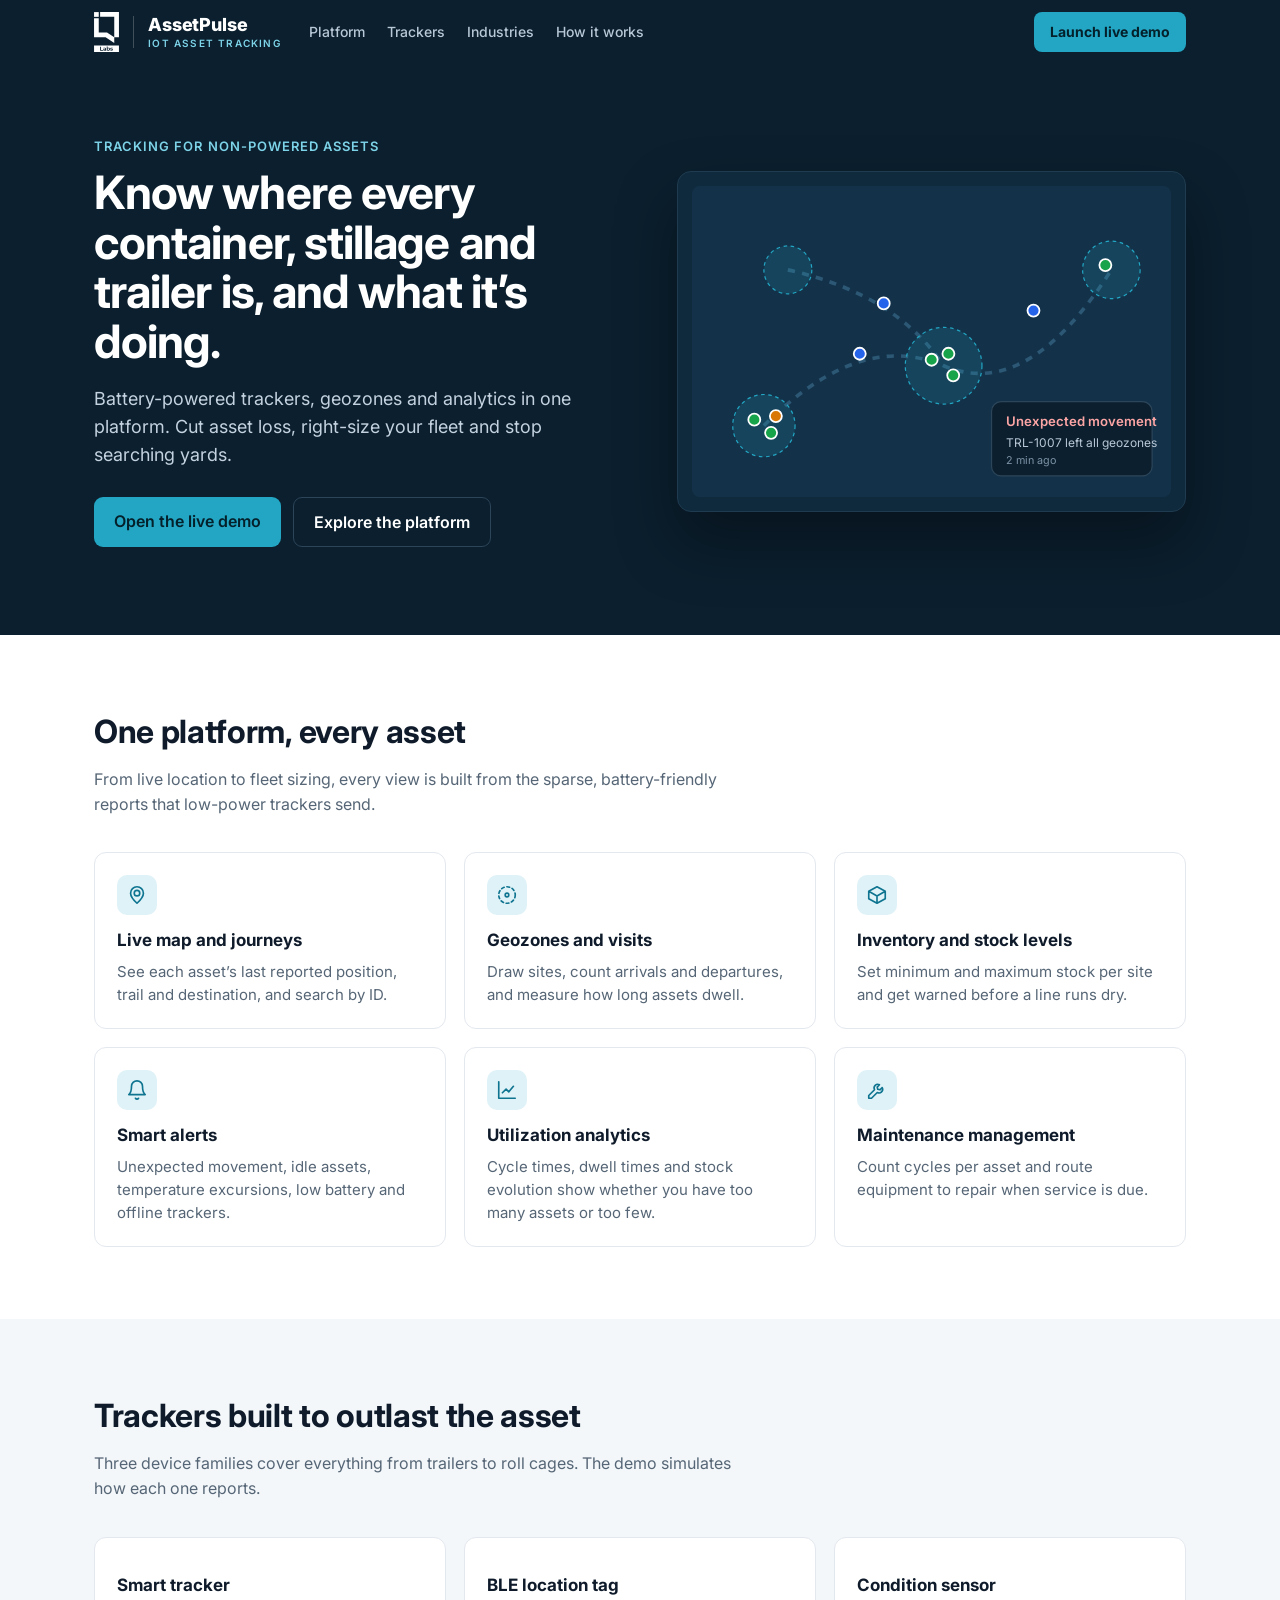
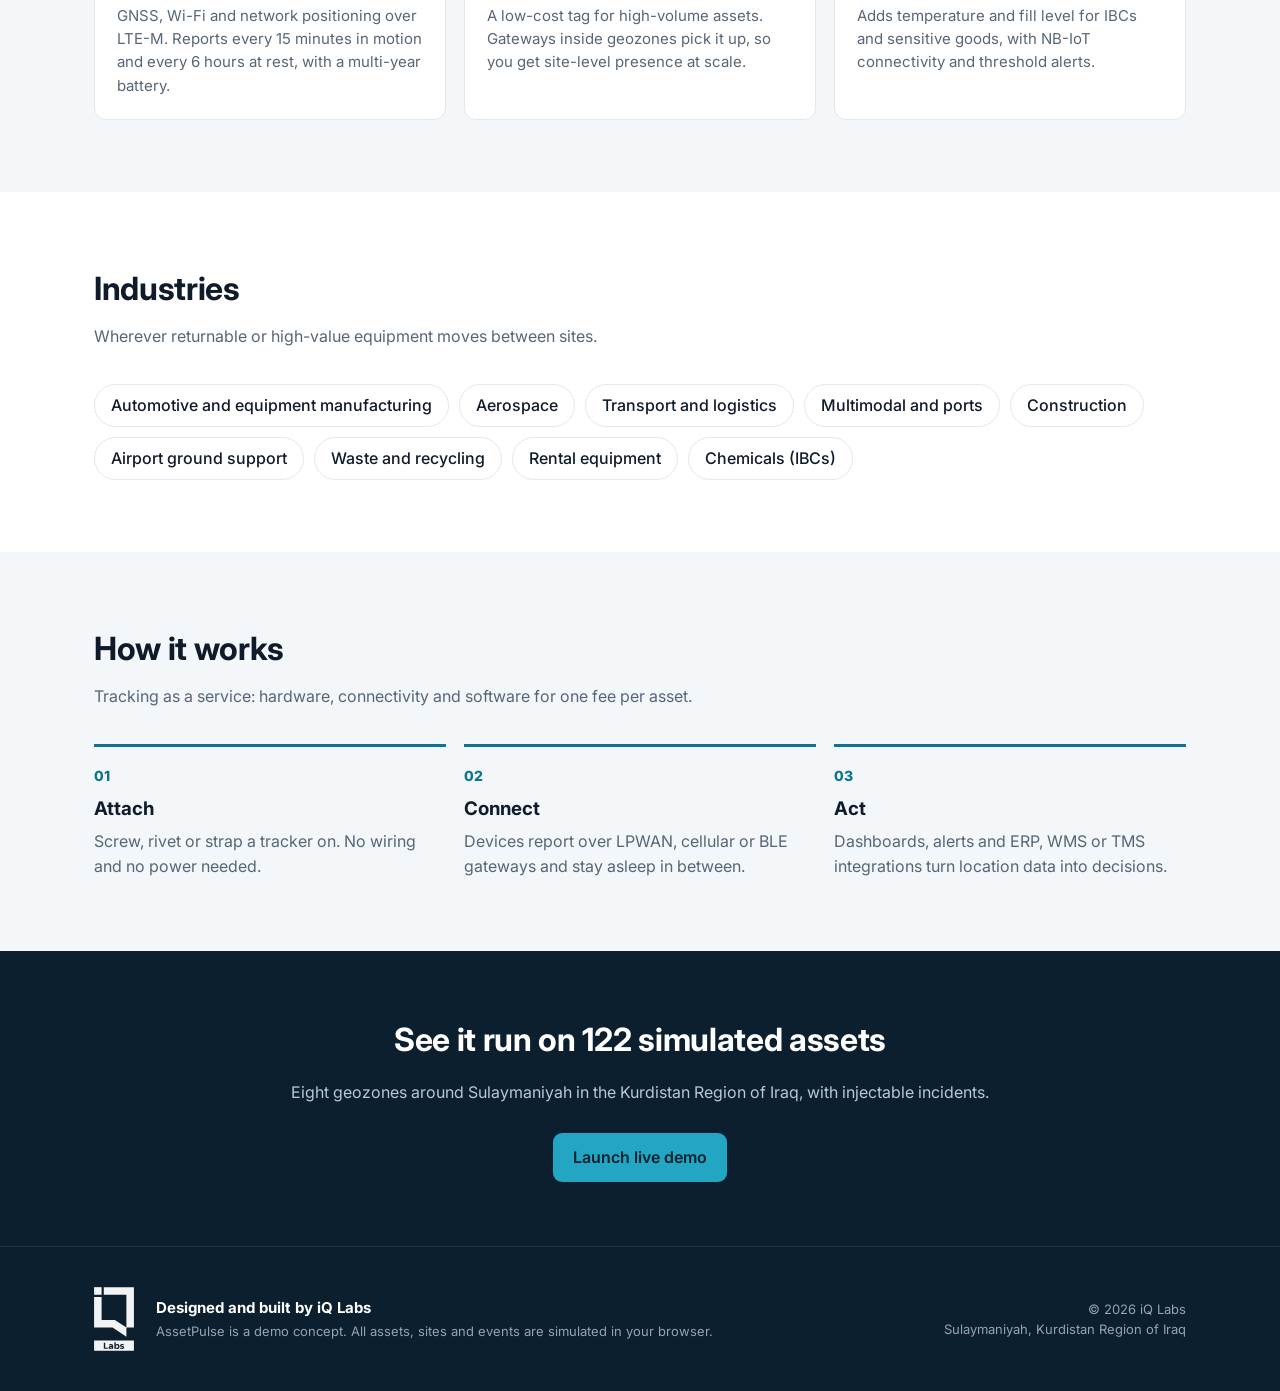
==== site/index.html @ e9a17b42 "AssetPulse IoT asset-tracking demo (Sulaymaniyah, iQ Labs branding) Co-Authored-By: Claude Opus 5.5 " ====
<!doctype html>
<html lang="en">
<head>
  <meta charset="utf-8" />
  <meta name="viewport" content="width=device-width, initial-scale=1" />
  <title>AssetPulse Asset Tracking</title>
  <meta name="description" content="Demo concept: IoT tracking for non-powered assets with geozones, inventory, alerts and utilization analytics." />
  <link rel="icon" href="data:image/svg+xml,<svg xmlns='http://www.w3.org/2000/svg' viewBox='0 0 32 32'><circle cx='16' cy='16' r='14' fill='%230e7490'/><circle cx='16' cy='16' r='5' fill='white'/></svg>" />
  <link rel="preconnect" href="https://fonts.googleapis.com" />
  <link href="https://fonts.googleapis.com/css2?family=Inter:wght@400;500;600;700;800&display=swap" rel="stylesheet" />
  <style>
    :root { --bg:#ffffff; --bg2:#f3f7fa; --text:#0f1b2a; --muted:#566676; --primary:#0e7490; --accent:#22a6c3; --border:#e3e8ee; --dark:#0b1f2e; }
    @media (prefers-color-scheme: dark) { :root:not([data-theme="light"]) { --bg:#0c141c; --bg2:#121d28; --text:#e6edf3; --muted:#93a4b5; --border:#233444; --primary:#22a6c3; } }
    :root[data-theme="dark"] { --bg:#0c141c; --bg2:#121d28; --text:#e6edf3; --muted:#93a4b5; --border:#233444; --primary:#22a6c3; }
    * { box-sizing: border-box; }
    body { margin:0; background:var(--bg); color:var(--text); font:16px/1.55 Inter, system-ui, sans-serif; }
    a { color: inherit; text-decoration: none; }
    .wrap { max-width: 1140px; margin: 0 auto; padding: 0 24px; }
    header { background: var(--dark); color: #fff; }
    nav { display:flex; align-items:center; gap:28px; height:64px; }
    .brand { display:flex; align-items:center; gap:14px; }
    .brand-logo { height:40px; width:auto; display:block; }
    .brand-div { width:1px; height:32px; background:rgba(255,255,255,.22); }
    .brand-name { font-weight:800; font-size:18px; line-height:1.1; display:flex; flex-direction:column; letter-spacing:-.01em; }
    .brand-name small { font-size:10px; font-weight:600; letter-spacing:.12em; text-transform:uppercase; color:#7dd3e8; margin-top:3px; }
    nav .links { display:flex; gap:22px; color:#b9c8d6; font-size:14px; font-weight:500; }
    nav .links a:hover { color:#fff; }
    .cta { margin-left:auto; background:#22a6c3; color:#04202b; font-weight:700; padding:9px 16px; border-radius:8px; font-size:14px; }
    .hero { padding: 72px 0 88px; display:grid; grid-template-columns: 1.05fr 1fr; gap: 48px; align-items:center; }
    .eyebrow { color:#7dd3e8; font-weight:600; font-size:13px; letter-spacing:.08em; text-transform:uppercase; }
    h1 { font-size: 46px; line-height:1.08; margin: 12px 0 18px; letter-spacing:-.02em; }
    .hero p { color:#c4d2df; font-size:18px; max-width: 520px; }
    .btns { display:flex; gap:12px; margin-top:28px; flex-wrap:wrap; }
    .btn { padding: 12px 20px; border-radius: 9px; font-weight:600; }
    .btn.primary { background:#22a6c3; color:#04202b; }
    .btn.ghost { border:1px solid #2c4559; color:#fff; }
    .preview { background:#0f2a3c; border:1px solid #1f3b50; border-radius:14px; padding:14px; box-shadow: 0 30px 60px rgba(0,0,0,.35); }
    .preview svg { width:100%; height:auto; display:block; border-radius:8px; }
    section { padding: 72px 0; }
    section.alt { background: var(--bg2); }
    h2 { font-size: 32px; letter-spacing:-.01em; margin:0 0 10px; }
    .lead { color: var(--muted); max-width: 640px; margin:0 0 36px; }
    .grid { display:grid; grid-template-columns: repeat(3, minmax(0,1fr)); gap: 18px; }
    .feat { background: var(--bg); border:1px solid var(--border); border-radius:12px; padding:22px; }
    section.alt .feat { background: var(--bg); }
    .feat h3 { margin: 12px 0 6px; font-size:17px; }
    .feat p { margin:0; color: var(--muted); font-size: 15px; }
    .ico { width:40px; height:40px; border-radius:10px; background: rgba(34,166,195,.14); color: var(--primary); display:grid; place-items:center; }
    .ico svg { width:22px; height:22px; fill:none; stroke:currentColor; stroke-width:1.8; stroke-linecap:round; stroke-linejoin:round; }
    .steps { display:grid; grid-template-columns: repeat(3, minmax(0,1fr)); gap:18px; counter-reset: s; }
    .step { border-top: 3px solid var(--primary); padding-top: 16px; }
    .step::before { counter-increment: s; content: "0" counter(s); font-weight:800; color: var(--primary); font-size: 14px; }
    .step h3 { margin: 6px 0; }
    .step p { color: var(--muted); margin:0; }
    .tags { display:flex; flex-wrap:wrap; gap:10px; }
    .tag { border:1px solid var(--border); border-radius:99px; padding:8px 16px; font-weight:500; background: var(--bg); }
    .band { background: var(--dark); color:#fff; text-align:center; padding: 64px 0; }
    .band p { color:#b9c8d6; }
    .band { border-bottom: 1px solid #1c3446; }
    footer { background: var(--dark); color:#93a4b5; padding: 40px 0; font-size: 13px; }
    .foot { display:flex; align-items:center; gap:22px; flex-wrap:wrap; }
    .foot img { height:64px; width:auto; opacity:.95; }
    .foot b { display:block; color:#fff; font-size:15px; margin-bottom:2px; }
    .foot .copy { margin-left:auto; text-align:right; }
    @media (max-width: 860px) {
      .hero { grid-template-columns: 1fr; padding: 48px 0 56px; }
      h1 { font-size: 34px; }
      .grid, .steps { grid-template-columns: 1fr; }
      nav .links { display:none; }
      .brand-name small { display:none; }
      .brand-logo { height:32px; }
      .foot .copy { margin-left:0; text-align:left; }
    }
  </style>
</head>
<body>
  <header>
    <div class="wrap">
      <nav>
        <a class="brand" href="#"><img class="brand-logo" src="img/iq-labs-logo.svg" alt="iQ Labs" /><span class="brand-div" aria-hidden="true"></span><span class="brand-name">AssetPulse<small>IoT asset tracking</small></span></a>
        <div class="links"><a href="#platform">Platform</a><a href="#hardware">Trackers</a><a href="#industries">Industries</a><a href="#how">How it works</a></div>
        <a class="cta" href="app.html">Launch live demo</a>
      </nav>
      <div class="hero">
        <div>
          <div class="eyebrow">Tracking for non-powered assets</div>
          <h1>Know where every container, stillage and trailer is, and what it’s doing.</h1>
          <p>Battery-powered trackers, geozones and analytics in one platform. Cut asset loss, right-size your fleet and stop searching yards.</p>
          <div class="btns">
            <a class="btn primary" href="app.html">Open the live demo</a>
            <a class="btn ghost" href="#platform">Explore the platform</a>
          </div>
        </div>
        <div class="preview" aria-hidden="true">
          <svg viewBox="0 0 400 260">
            <rect width="400" height="260" fill="#13324a" />
            <path d="M60 200 Q140 120 210 150 T350 70" stroke="#2c5875" stroke-width="3" fill="none" stroke-dasharray="6 6" />
            <path d="M80 70 Q170 90 210 150" stroke="#2c5875" stroke-width="3" fill="none" stroke-dasharray="6 6" />
            <circle cx="60" cy="200" r="26" fill="rgba(34,166,195,.15)" stroke="#22a6c3" stroke-dasharray="3 3" />
            <circle cx="210" cy="150" r="32" fill="rgba(34,166,195,.15)" stroke="#22a6c3" stroke-dasharray="3 3" />
            <circle cx="350" cy="70" r="24" fill="rgba(34,166,195,.15)" stroke="#22a6c3" stroke-dasharray="3 3" />
            <circle cx="80" cy="70" r="20" fill="rgba(34,166,195,.15)" stroke="#22a6c3" stroke-dasharray="3 3" />
            <g stroke="#fff" stroke-width="1.5">
              <circle cx="52" cy="195" r="5" fill="#16a34a" /><circle cx="66" cy="206" r="5" fill="#16a34a" /><circle cx="70" cy="192" r="5" fill="#d97706" />
              <circle cx="200" cy="145" r="5" fill="#16a34a" /><circle cx="218" cy="158" r="5" fill="#16a34a" /><circle cx="214" cy="140" r="5" fill="#16a34a" />
              <circle cx="140" cy="140" r="5" fill="#2563eb" /><circle cx="285" cy="104" r="5" fill="#2563eb" /><circle cx="160" cy="98" r="5" fill="#2563eb" />
              <circle cx="345" cy="66" r="5" fill="#16a34a" /><circle cx="300" cy="200" r="6" fill="#dc2626" />
            </g>
            <rect x="250" y="180" width="134" height="62" rx="8" fill="#0b1f2e" stroke="#2c4559" />
            <text x="262" y="200" fill="#fca5a5" font-size="11" font-family="Inter" font-weight="600">Unexpected movement</text>
            <text x="262" y="218" fill="#b9c8d6" font-size="10" font-family="Inter">TRL-1007 left all geozones</text>
            <text x="262" y="232" fill="#7d93a6" font-size="9" font-family="Inter">2 min ago</text>
          </svg>
        </div>
      </div>
    </div>
  </header>

  <section id="platform">
    <div class="wrap">
      <h2>One platform, every asset</h2>
      <p class="lead">From live location to fleet sizing, every view is built from the sparse, battery-friendly reports that low-power trackers send.</p>
      <div class="grid">
        <div class="feat"><div class="ico"><svg viewBox="0 0 24 24"><path d="M12 21s-7-6.5-7-11a7 7 0 0 1 14 0c0 4.5-7 11-7 11z"/><circle cx="12" cy="10" r="3"/></svg></div><h3>Live map and journeys</h3><p>See each asset’s last reported position, trail and destination, and search by ID.</p></div>
        <div class="feat"><div class="ico"><svg viewBox="0 0 24 24"><circle cx="12" cy="12" r="9" stroke-dasharray="3 3"/><circle cx="12" cy="12" r="2"/></svg></div><h3>Geozones and visits</h3><p>Draw sites, count arrivals and departures, and measure how long assets dwell.</p></div>
        <div class="feat"><div class="ico"><svg viewBox="0 0 24 24"><path d="M21 8l-9-5-9 5v8l9 5 9-5zM3 8l9 5 9-5M12 13v8"/></svg></div><h3>Inventory and stock levels</h3><p>Set minimum and maximum stock per site and get warned before a line runs dry.</p></div>
        <div class="feat"><div class="ico"><svg viewBox="0 0 24 24"><path d="M18 8a6 6 0 0 0-12 0c0 7-3 9-3 9h18s-3-2-3-9M13.7 21a2 2 0 0 1-3.4 0"/></svg></div><h3>Smart alerts</h3><p>Unexpected movement, idle assets, temperature excursions, low battery and offline trackers.</p></div>
        <div class="feat"><div class="ico"><svg viewBox="0 0 24 24"><path d="M3 3v18h18M7 15l4-4 3 3 5-6"/></svg></div><h3>Utilization analytics</h3><p>Cycle times, dwell times and stock evolution show whether you have too many assets or too few.</p></div>
        <div class="feat"><div class="ico"><svg viewBox="0 0 24 24"><path d="M14.7 6.3a4 4 0 0 0-5.4 5.4L3 18v3h3l6.3-6.3a4 4 0 0 0 5.4-5.4l-2.5 2.5-2.4-.6-.6-2.4z"/></svg></div><h3>Maintenance management</h3><p>Count cycles per asset and route equipment to repair when service is due.</p></div>
      </div>
    </div>
  </section>

  <section id="hardware" class="alt">
    <div class="wrap">
      <h2>Trackers built to outlast the asset</h2>
      <p class="lead">Three device families cover everything from trailers to roll cages. The demo simulates how each one reports.</p>
      <div class="grid">
        <div class="feat"><h3>Smart tracker</h3><p>GNSS, Wi-Fi and network positioning over LTE-M. Reports every 15 minutes in motion and every 6 hours at rest, with a multi-year battery.</p></div>
        <div class="feat"><h3>BLE location tag</h3><p>A low-cost tag for high-volume assets. Gateways inside geozones pick it up, so you get site-level presence at scale.</p></div>
        <div class="feat"><h3>Condition sensor</h3><p>Adds temperature and fill level for IBCs and sensitive goods, with NB-IoT connectivity and threshold alerts.</p></div>
      </div>
    </div>
  </section>

  <section id="industries">
    <div class="wrap">
      <h2>Industries</h2>
      <p class="lead">Wherever returnable or high-value equipment moves between sites.</p>
      <div class="tags">
        <span class="tag">Automotive and equipment manufacturing</span><span class="tag">Aerospace</span><span class="tag">Transport and logistics</span>
        <span class="tag">Multimodal and ports</span><span class="tag">Construction</span><span class="tag">Airport ground support</span>
        <span class="tag">Waste and recycling</span><span class="tag">Rental equipment</span><span class="tag">Chemicals (IBCs)</span>
      </div>
    </div>
  </section>

  <section id="how" class="alt">
    <div class="wrap">
      <h2>How it works</h2>
      <p class="lead">Tracking as a service: hardware, connectivity and software for one fee per asset.</p>
      <div class="steps">
        <div class="step"><h3>Attach</h3><p>Screw, rivet or strap a tracker on. No wiring and no power needed.</p></div>
        <div class="step"><h3>Connect</h3><p>Devices report over LPWAN, cellular or BLE gateways and stay asleep in between.</p></div>
        <div class="step"><h3>Act</h3><p>Dashboards, alerts and ERP, WMS or TMS integrations turn location data into decisions.</p></div>
      </div>
    </div>
  </section>

  <div class="band">
    <div class="wrap">
      <h2>See it run on 122 simulated assets</h2>
      <p>Eight geozones around Sulaymaniyah in the Kurdistan Region of Iraq, with injectable incidents.</p>
      <div class="btns" style="justify-content:center"><a class="btn primary" href="app.html">Launch live demo</a></div>
    </div>
  </div>

  <footer>
    <div class="wrap foot">
      <img src="img/iq-labs-logo.svg" alt="iQ Labs" />
      <div><b>Designed and built by iQ Labs</b>AssetPulse is a demo concept. All assets, sites and events are simulated in your browser.</div>
      <div class="copy">© 2026 iQ Labs<br />Sulaymaniyah, Kurdistan Region of Iraq</div>
    </div>
  </footer>
</body>
</html>
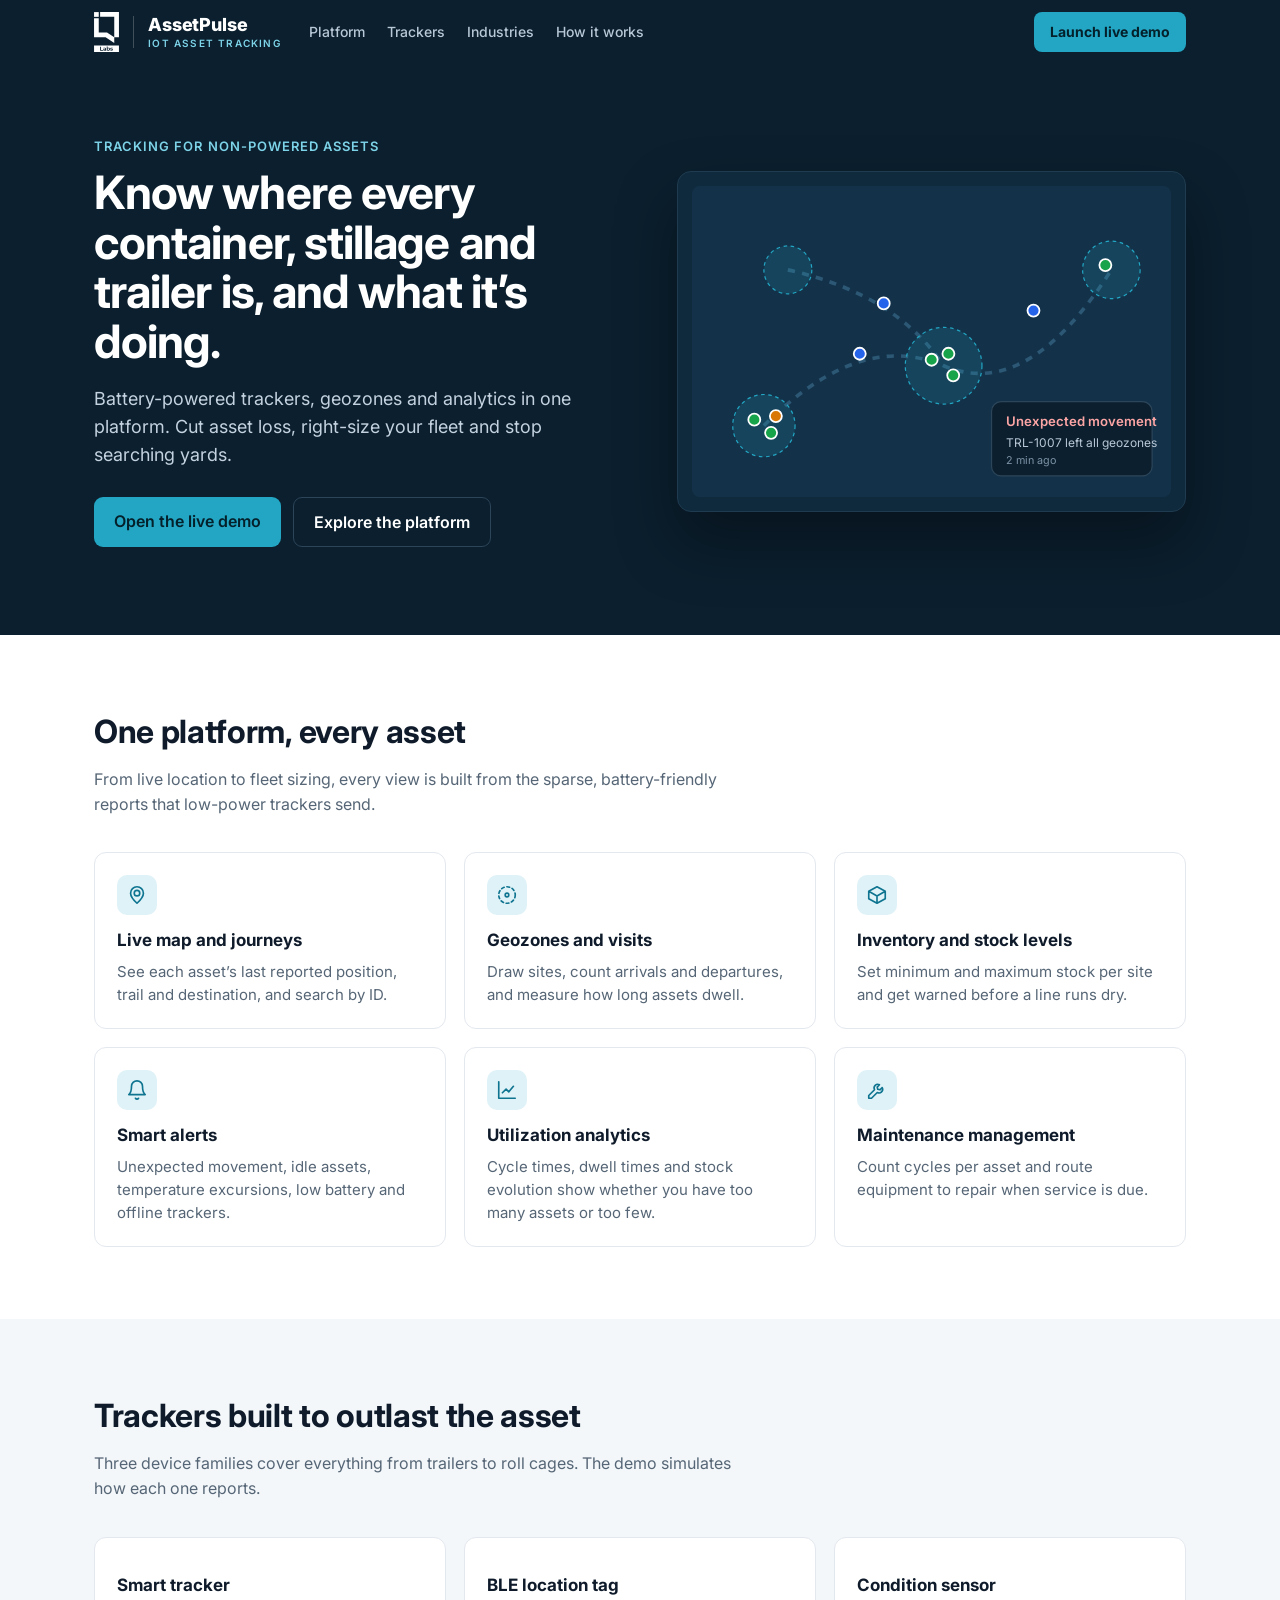
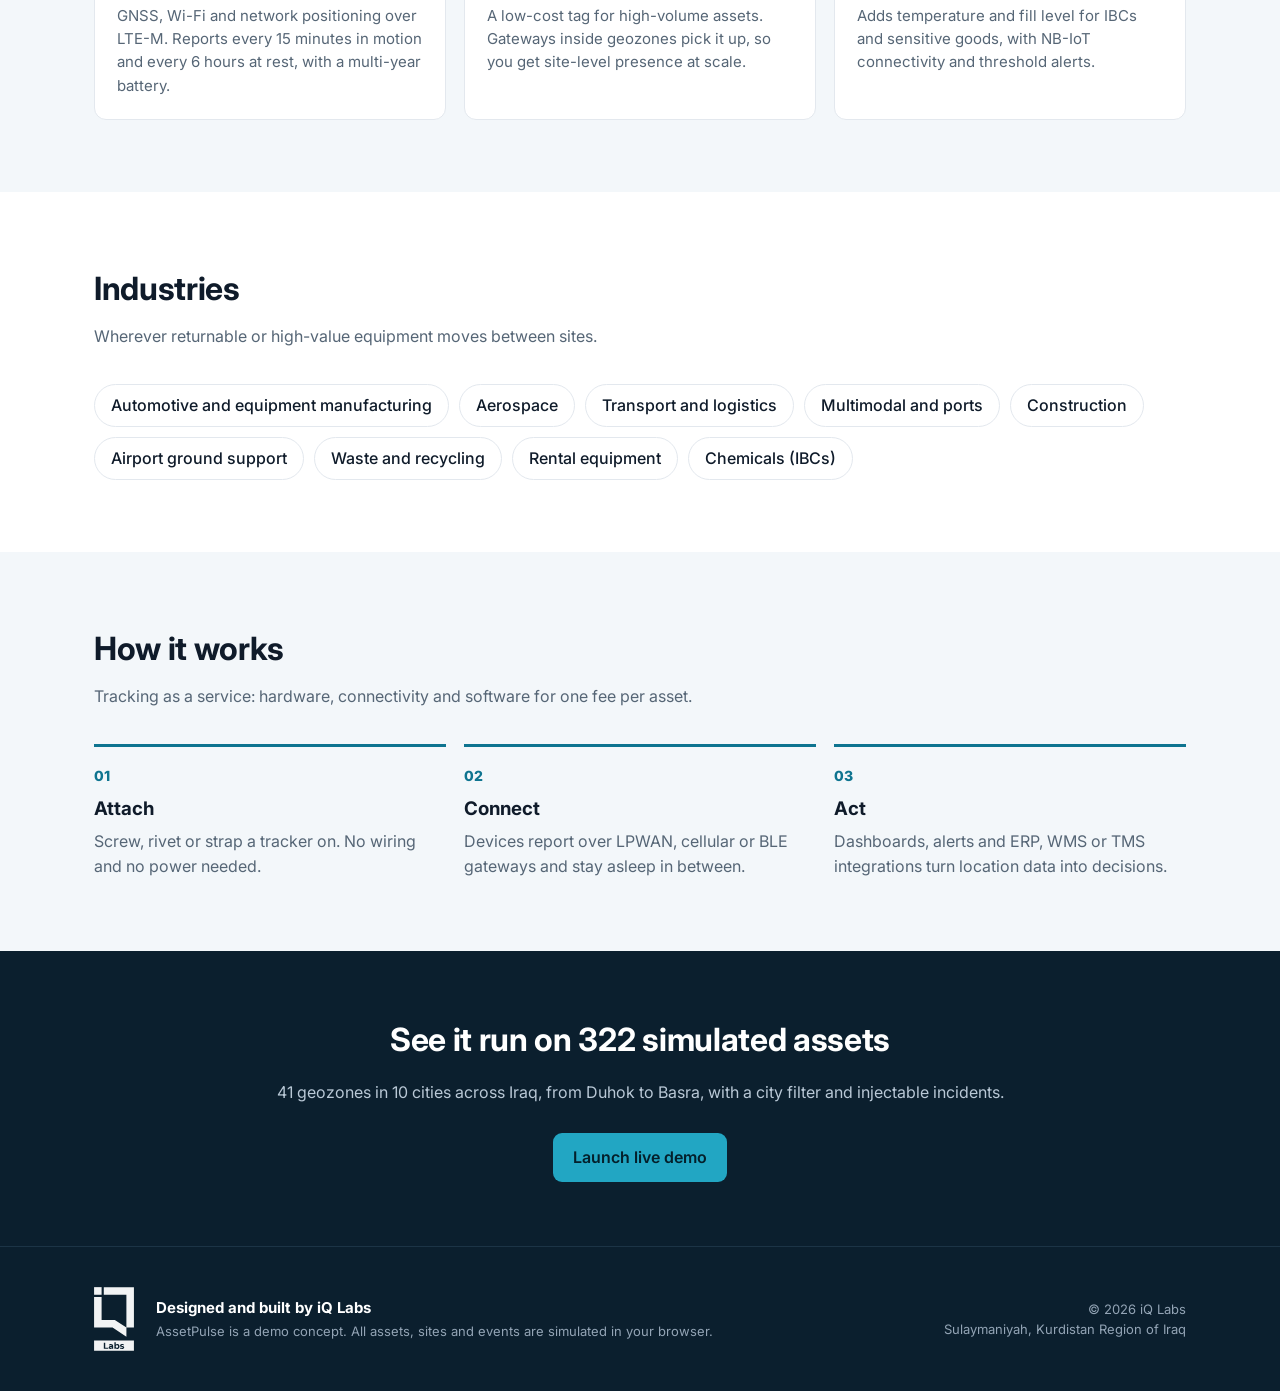
==== commit 9ca45c94: "Expand simulation to 10 cities across Iraq with a city filter on every view Co-Authored-By: Claude O" ====
--- a/site/index.html
+++ b/site/index.html
@@ -169,8 +169,8 @@
 
   <div class="band">
     <div class="wrap">
-      <h2>See it run on 122 simulated assets</h2>
-      <p>Eight geozones around Sulaymaniyah in the Kurdistan Region of Iraq, with injectable incidents.</p>
+      <h2>See it run on 322 simulated assets</h2>
+      <p>41 geozones in 10 cities across Iraq, from Duhok to Basra, with a city filter and injectable incidents.</p>
       <div class="btns" style="justify-content:center"><a class="btn primary" href="app.html">Launch live demo</a></div>
     </div>
   </div>
